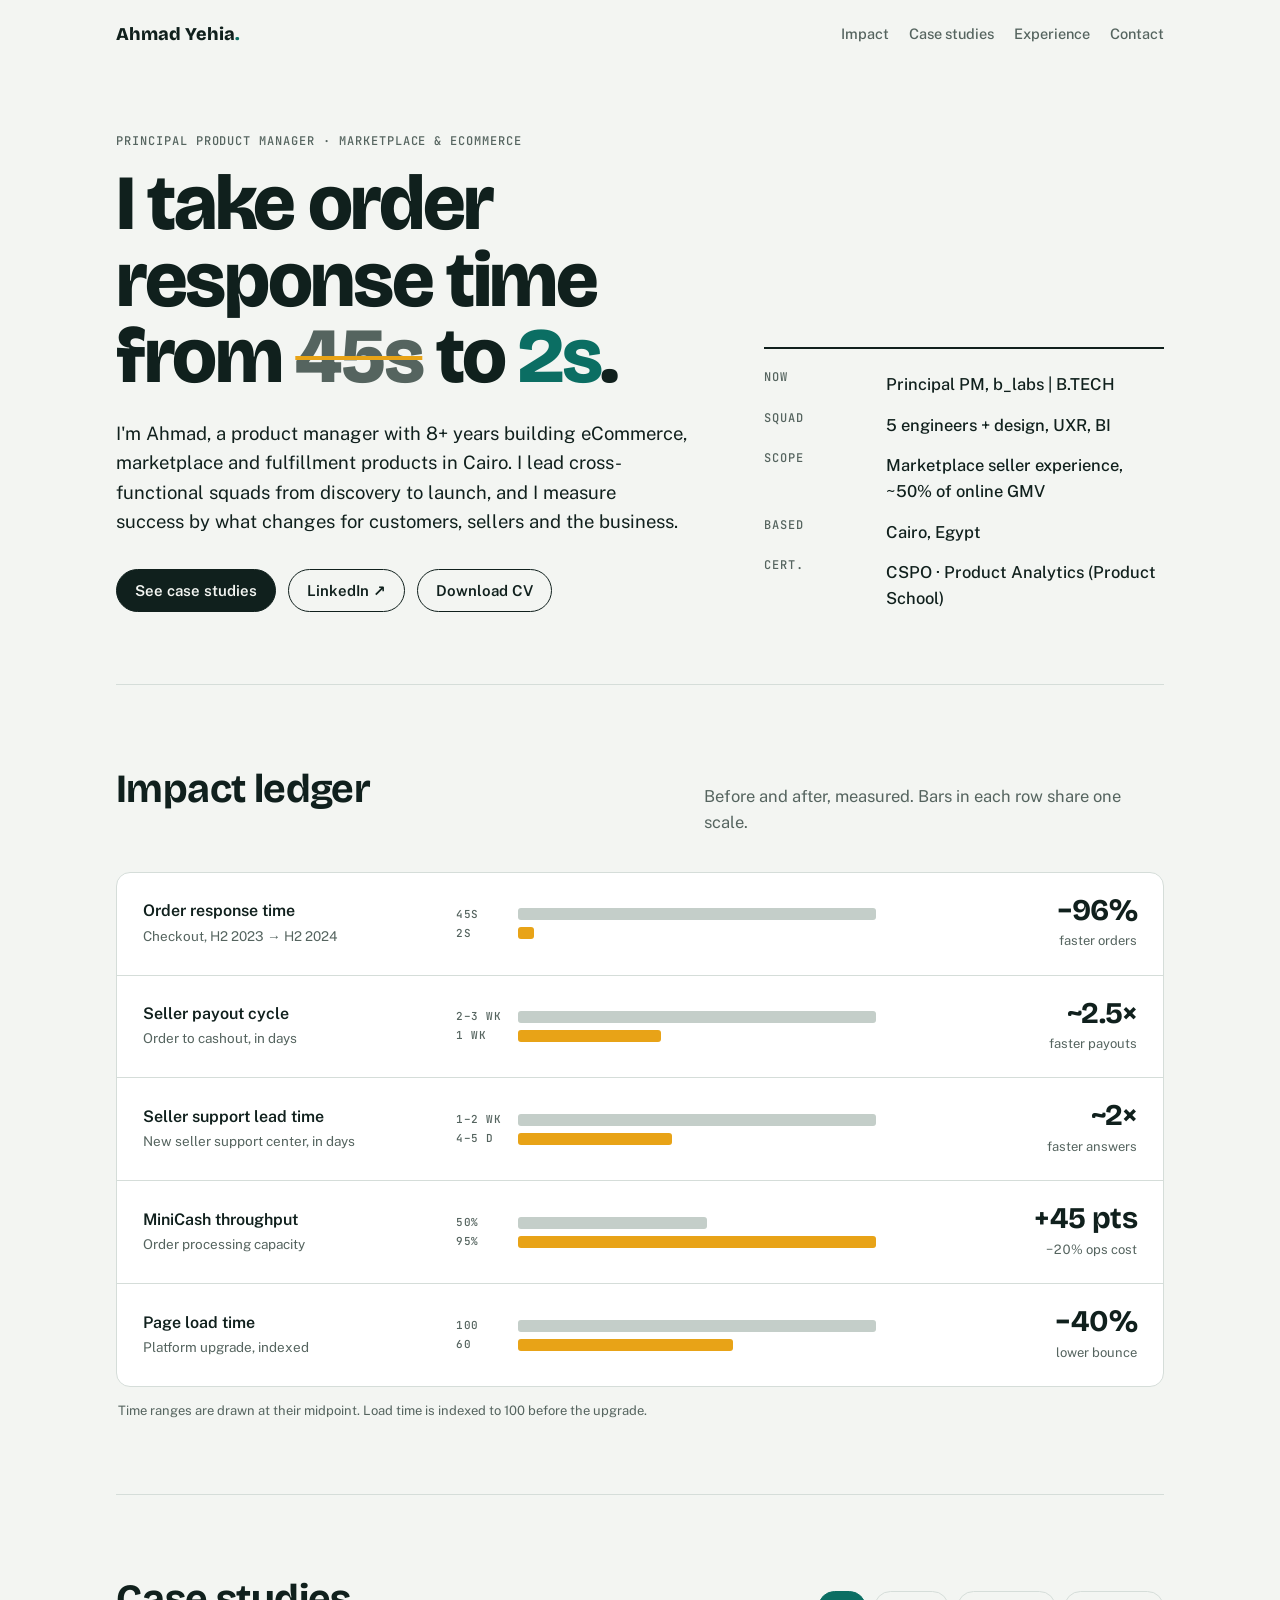
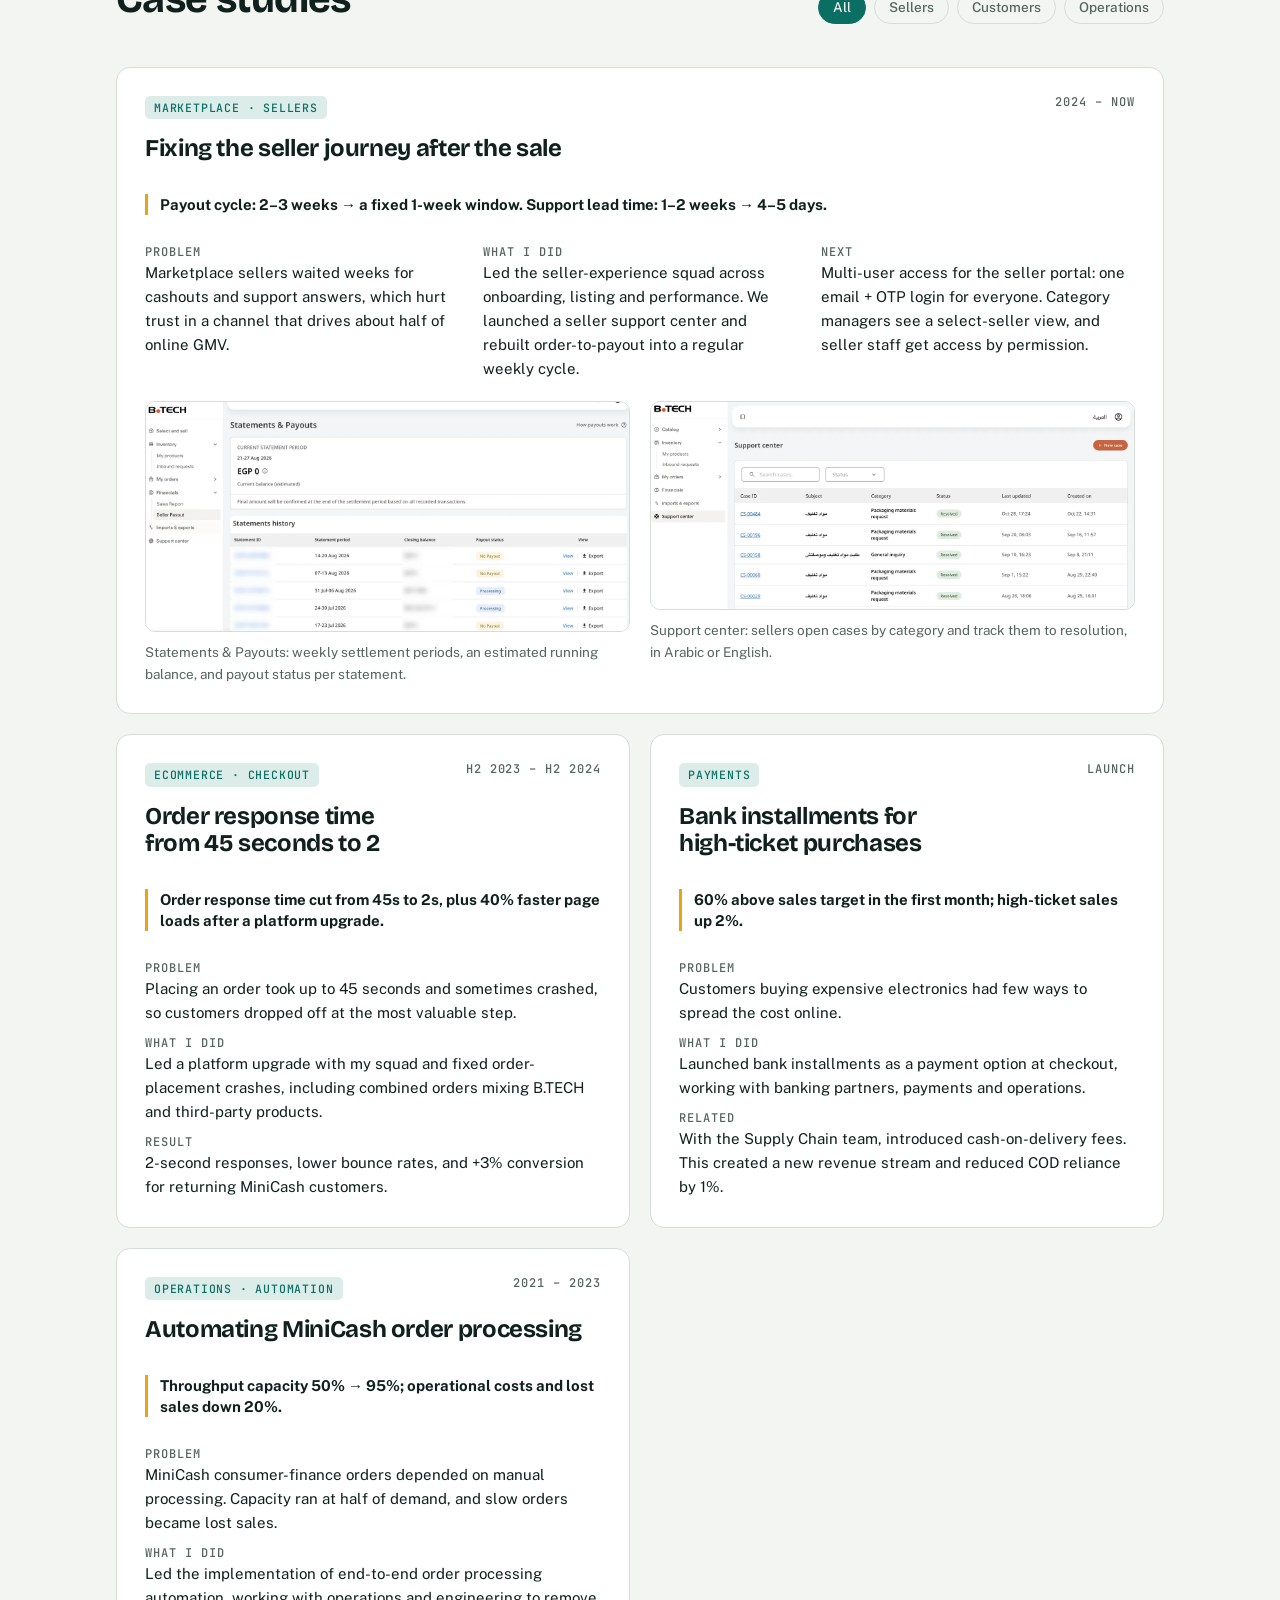
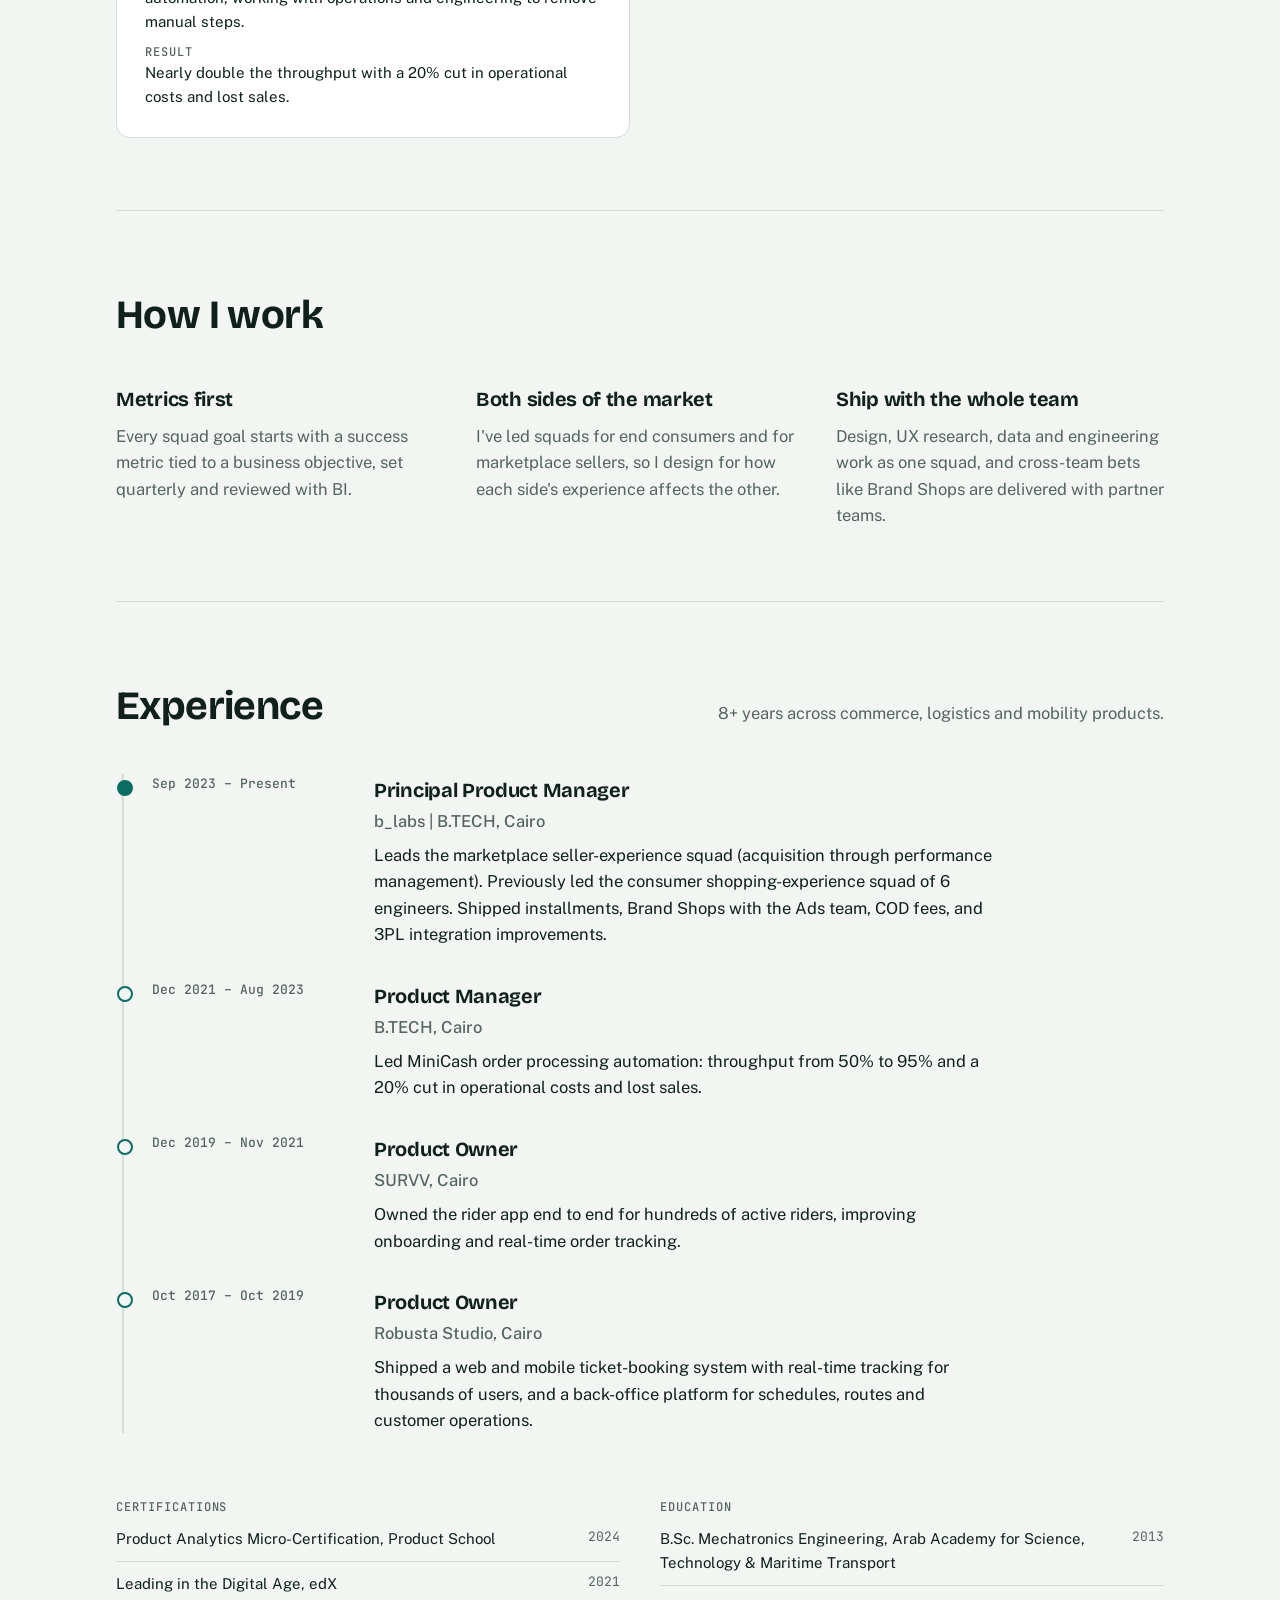
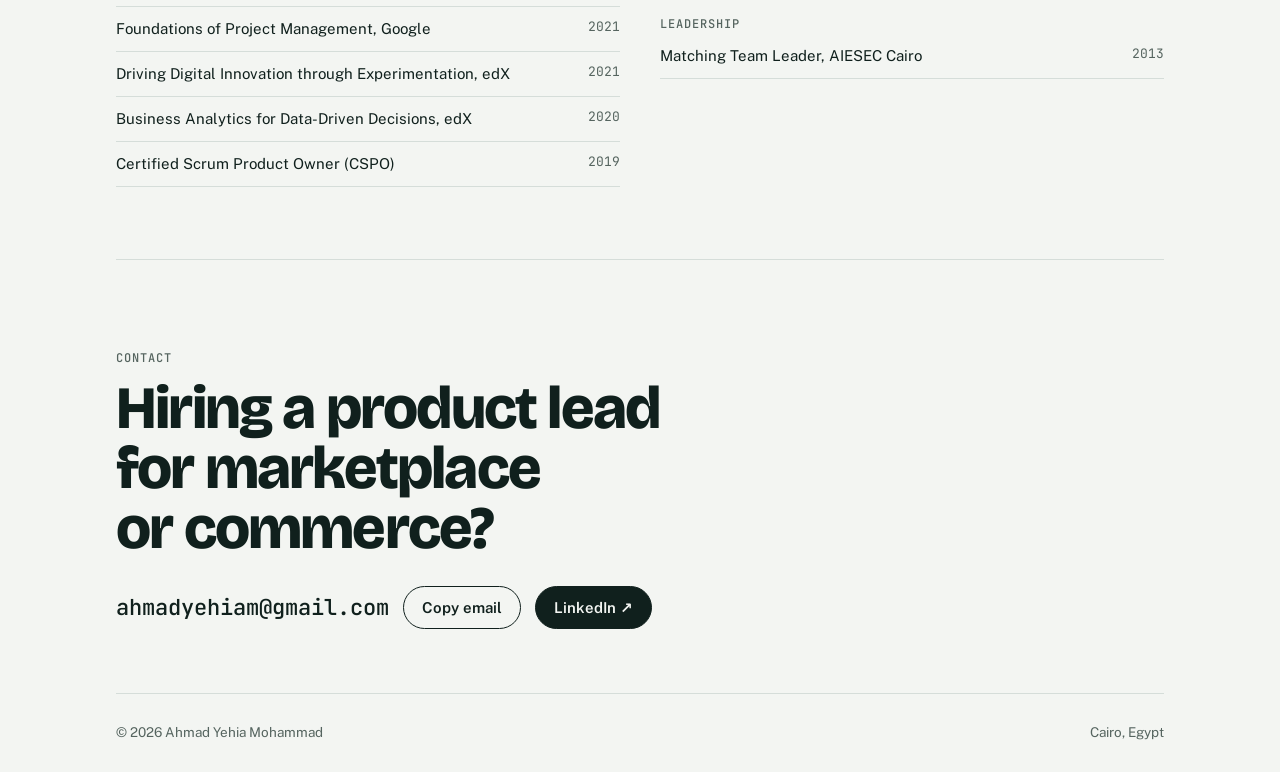
==== index.html @ ebebc7ee "Add files via upload" ====
<!doctype html>
<html lang="en">
<head>
<meta charset="utf-8">
<meta name="viewport" content="width=device-width, initial-scale=1, viewport-fit=cover">
<title>Ahmad Yehia — Product Manager</title>
<meta name="description" content="Ahmad Yehia, Principal Product Manager in Cairo. Marketplace, eCommerce and fulfillment products.">
<meta property="og:title" content="Ahmad Yehia — Product Manager">
<meta property="og:description" content="Principal Product Manager. Marketplace, eCommerce and fulfillment products.">
<link rel="preconnect" href="https://fonts.googleapis.com">
<link rel="preconnect" href="https://fonts.gstatic.com" crossorigin>
<link rel="stylesheet" href="https://fonts.googleapis.com/css2?family=Bricolage+Grotesque:opsz,wght@12..96,500;12..96,700;12..96,800&family=Public+Sans:ital,wght@0,400;0,500;0,600;1,400&family=JetBrains+Mono:wght@400;500&display=swap">
<link rel="stylesheet" href="assets/site.css">
</head>
<body>
<div id="preview-bar" class="preview-bar" hidden>Preview of your unpublished draft. Visits here are not counted. Gold notes are only shown in preview.</div>
<div class="wrap" id="app"><p class="load-msg">Loading portfolio…</p></div>
<noscript><p class="wrap load-msg">This portfolio needs JavaScript. Contact: ahmadyehiam@gmail.com</p></noscript>

<script>
(function () {
  "use strict";
  var params = new URLSearchParams(location.search);
  var PREVIEW = params.get("preview") === "1";
  var REF = (params.get("r") || "").replace(/[^a-z0-9-]/gi, "").slice(0, 32);

  // ---------- helpers ----------
  function esc(s) {
    return String(s == null ? "" : s).replace(/[&<>"']/g, function (c) {
      return { "&": "&amp;", "<": "&lt;", ">": "&gt;", '"': "&quot;", "'": "&#39;" }[c];
    });
  }
  // ~~text~~ = struck-through "before", **text** = highlighted "after"
  function rich(s) {
    return esc(s)
      .replace(/~~(.+?)~~/g, '<span class="strike">$1</span>')
      .replace(/\*\*(.+?)\*\*/g, '<span class="num">$1</span>');
  }
  function safeUrl(u) {
    u = String(u || "");
    return /^(https?:|mailto:|assets\/|\.\/|\/)/i.test(u) ? u : "#";
  }

  // ---------- analytics (GoatCounter) ----------
  var queue = [];
  function track(path, title) {
    if (PREVIEW) return;
    queue.push({ path: path, title: title || path, event: true });
    flush();
  }
  function flush() {
    var gc = window.goatcounter;
    if (!gc || typeof gc.count !== "function") return;
    while (queue.length) { try { gc.count(queue.shift()); } catch (e) {} }
  }
  function loadAnalytics(code) {
    if (PREVIEW || !code) return;
    code = String(code).replace(/[^a-z0-9-]/gi, "");
    // Keep the page path clean (drops ?r=… from the pageview)
    window.goatcounter = { path: function () { return location.pathname || "/"; } };
    var s = document.createElement("script");
    s.async = true;
    s.src = "https://gc.zgo.at/count.js";
    s.setAttribute("data-goatcounter", "https://" + code + ".goatcounter.com/count");
    s.onload = function () { var n = 0; (function wait() { if (window.goatcounter && window.goatcounter.count) flush(); else if (n++ < 40) setTimeout(wait, 250); })(); };
    document.head.appendChild(s);
    if (REF) track("ref/" + REF, "Visit from tracked link " + REF);
  }

  // ---------- rendering ----------
  function list(items) {
    return "<ul>" + (items || []).map(function (i) {
      return "<li><span>" + esc(i.name) + "</span><span>" + esc(i.year) + "</span></li>";
    }).join("") + "</ul>";
  }

  function render(c) {
    var p = c.profile || {}, st = c.settings || {};
    document.title = st.siteTitle || p.name || "Portfolio";
    var md = document.querySelector('meta[name="description"]');
    if (md && st.metaDescription) md.setAttribute("content", st.metaDescription);

    var cv = st.cvUrl ? '<a class="btn ghost" href="' + esc(safeUrl(st.cvUrl)) + '" target="_blank" rel="noopener" data-track="cv-download">Download CV</a>' : "";
    var li = p.linkedin ? '<a class="btn ghost" href="' + esc(safeUrl(p.linkedin)) + '" target="_blank" rel="noopener" data-track="linkedin">LinkedIn ↗</a>' : "";

    var ledgerRows = ((c.ledger || {}).rows || []).map(function (r) {
      var b = +r.before || 0, a = +r.after || 0, max = Math.max(b, a) || 1;
      return '<div class="row"><div><h3>' + esc(r.title) + '</h3><div class="ctx">' + esc(r.context) + '</div></div>' +
        '<div class="bars" role="img" aria-label="' + esc(r.title + ": before " + r.beforeLabel + ", after " + r.afterLabel) + '">' +
        '<div class="bar"><span>' + esc(r.beforeLabel) + '</span><div class="track"><div class="fill" style="width:' + (b / max * 100) + '%"></div></div></div>' +
        '<div class="bar after"><span>' + esc(r.afterLabel) + '</span><div class="track"><div class="fill" style="width:' + Math.max(a / max * 100, 1.5) + '%"></div></div></div></div>' +
        '<div class="delta"><b>' + esc(r.delta) + '</b><small>' + esc(r.sub) + '</small></div></div>';
    }).join("");

    var cats = { seller: "Sellers", customer: "Customers", ops: "Operations" };
    var usedCats = {};
    (c.cases || []).forEach(function (k) { usedCats[k.category] = true; });
    var chips = '<button class="chip" type="button" data-f="all" aria-pressed="true">All</button>' +
      Object.keys(cats).filter(function (k) { return usedCats[k]; }).map(function (k) {
        return '<button class="chip" type="button" data-f="' + k + '" aria-pressed="false">' + cats[k] + "</button>";
      }).join("");

    var cases = (c.cases || []).map(function (k) {
      var secs = (k.sections || []).map(function (s) {
        return '<div><dt class="label">' + esc(s.label) + "</dt><dd>" + esc(s.text) + "</dd></div>";
      }).join("");
      var imgs = (k.images || []).length ? '<div class="shots">' + k.images.map(function (im) {
        return '<figure><img src="' + esc(safeUrl(im.src)) + '" alt="' + esc(im.alt) + '" loading="lazy"><figcaption>' + esc(im.caption) + "</figcaption></figure>";
      }).join("") + "</div>" : "";
      var todo = PREVIEW && k.todo ? '<span class="todo">' + esc(k.todo) + "</span>" : "";
      return '<article class="case' + (k.wide ? " wide" : "") + '" data-k="' + esc(k.category) + '" data-id="' + esc(k.id) + '">' +
        '<div class="meta"><span class="tag">' + esc(k.tag) + '</span><span class="label">' + esc(k.period) + "</span></div>" +
        "<h3>" + esc(k.title) + '</h3><p class="result">' + esc(k.result) + "</p><dl>" + secs + "</dl>" + imgs + todo + "</article>";
    }).join("");

    var principles = (c.principles || []).map(function (x) {
      return "<div><h3>" + esc(x.title) + "</h3><p>" + esc(x.text) + "</p></div>";
    }).join("");

    var jobs = (c.jobs || []).map(function (j) {
      return '<div class="job' + (j.current ? " now" : "") + '"><div class="when">' + esc(j.when) + "</div><div><h3>" + esc(j.role) +
        '</h3><div class="co">' + esc(j.company) + "</div><p>" + esc(j.text) + "</p></div></div>";
    }).join("");

    var facts = (p.facts || []).map(function (f) {
      return '<div><dt class="label">' + esc(f.label) + "</dt><dd>" + esc(f.value) + "</dd></div>";
    }).join("");

    document.getElementById("app").innerHTML =
      '<header class="top"><a class="mark" href="#top">' + esc(p.name) + '<span>.</span></a>' +
      '<nav aria-label="Sections"><a href="#impact">Impact</a><a href="#work">Case studies</a><a href="#experience">Experience</a><a href="#contact">Contact</a></nav></header>' +

      '<div class="hero" id="top"><div><p class="label">' + esc(p.eyebrow) + '</p><h1 style="margin-top:18px">' + rich(p.headline) + "</h1>" +
      '<p class="lede">' + esc(p.lede) + '</p><div class="cta"><a class="btn" href="#work" data-track="cta-case-studies">See case studies</a>' + li + cv + "</div></div>" +
      '<dl class="facts">' + facts + "</dl></div>" +

      '<section id="impact" aria-labelledby="impact-h"><div class="sec-head"><h2 id="impact-h">Impact ledger</h2><p>' + esc((c.ledger || {}).intro) + "</p></div>" +
      '<div class="ledger">' + ledgerRows + '</div><p class="ledger-note">' + esc((c.ledger || {}).note) + "</p></section>" +

      '<section id="work" aria-labelledby="work-h"><div class="sec-head"><h2 id="work-h">Case studies</h2><div class="filters" role="group" aria-label="Filter case studies">' + chips + "</div></div>" +
      '<div class="cases">' + cases + "</div></section>" +

      (principles ? '<section aria-labelledby="how-h"><div class="sec-head"><h2 id="how-h">How I work</h2></div><div class="principles">' + principles + "</div></section>" : "") +

      '<section id="experience" aria-labelledby="exp-h"><div class="sec-head"><h2 id="exp-h">Experience</h2><p>' + esc(c.experienceIntro) + "</p></div>" +
      '<div class="timeline">' + jobs + "</div>" +
      '<div class="creds"><div><p class="label">Certifications</p>' + list(c.certifications) + "</div>" +
      '<div><p class="label">Education</p>' + list(c.education) +
      ((c.leadership || []).length ? '<p class="label" style="margin-top:32px">Leadership</p>' + list(c.leadership) : "") + "</div></div></section>" +

      '<section class="contact" id="contact" aria-labelledby="contact-h"><p class="label">Contact</p><h2 id="contact-h" style="margin-top:14px">' + esc(p.contactHeadline) + "</h2>" +
      '<div class="contact-row"><a class="email" id="email" href="mailto:' + esc(p.email) + '" data-track="email-click">' + esc(p.email) + "</a>" +
      '<button class="btn ghost" type="button" id="copy">Copy email</button>' + (p.linkedin ? '<a class="btn" href="' + esc(safeUrl(p.linkedin)) + '" target="_blank" rel="noopener" data-track="linkedin">LinkedIn ↗</a>' : "") +
      '<span class="copied" id="copied" aria-live="polite"></span></div></section>' +
      "<footer><span>© " + new Date().getFullYear() + " " + esc(p.fullName || p.name) + "</span><span>" + esc(p.location) + "</span></footer>";

    wire();
  }

  function wire() {
    // filters
    var chips = document.querySelectorAll(".chip");
    chips.forEach(function (ch) {
      ch.addEventListener("click", function () {
        chips.forEach(function (x) { x.setAttribute("aria-pressed", x === ch ? "true" : "false"); });
        var f = ch.getAttribute("data-f");
        document.querySelectorAll(".case").forEach(function (el) { el.hidden = !(f === "all" || el.getAttribute("data-k") === f); });
        if (f !== "all") track("filter/" + f, "Filtered case studies: " + f);
      });
    });
    // tracked clicks
    document.querySelectorAll("[data-track]").forEach(function (el) {
      el.addEventListener("click", function () { track("click/" + el.getAttribute("data-track"), "Clicked " + el.getAttribute("data-track")); });
    });
    // copy email
    var copy = document.getElementById("copy");
    if (copy) copy.addEventListener("click", function () {
      var out = document.getElementById("copied"), em = document.getElementById("email");
      track("click/email-copy", "Copied email");
      function select() { var r = document.createRange(); r.selectNodeContents(em); var s = getSelection(); s.removeAllRanges(); s.addRange(r); out.textContent = "Selected, press Ctrl/Cmd + C"; }
      if (navigator.clipboard) navigator.clipboard.writeText(em.textContent).then(function () { out.textContent = "Copied"; }, select); else select();
    });
    // case studies read (half visible for 1.5s)
    if ("IntersectionObserver" in window) {
      var timers = {};
      var io = new IntersectionObserver(function (entries) {
        entries.forEach(function (e) {
          var id = e.target.getAttribute("data-id");
          if (e.isIntersecting) {
            timers[id] = setTimeout(function () { track("case/" + id, "Read case study: " + id); io.unobserve(e.target); }, 1500);
          } else clearTimeout(timers[id]);
        });
      }, { threshold: 0.5 });
      document.querySelectorAll(".case").forEach(function (el) { io.observe(el); });
      // reached contact section
      var contact = document.getElementById("contact");
      if (contact) {
        var io2 = new IntersectionObserver(function (es) { if (es[0].isIntersecting) { track("section/contact", "Scrolled to contact"); io2.disconnect(); } });
        io2.observe(contact);
      }
    }
  }

  function fail() {
    document.getElementById("app").innerHTML = '<p class="load-msg">The portfolio could not load. Please refresh, or email ahmadyehiam@gmail.com.</p>';
  }

  // ---------- boot ----------
  if (PREVIEW) {
    document.getElementById("preview-bar").hidden = false;
    var draft = null;
    try { draft = JSON.parse(localStorage.getItem("portfolio-draft") || "null"); } catch (e) {}
    if (draft) { render(draft); return; }
  }
  fetch("content.json", { cache: "no-cache" })
    .then(function (r) { if (!r.ok) throw new Error(r.status); return r.json(); })
    .then(function (c) { render(c); loadAnalytics((c.settings || {}).goatcounter); })
    .catch(fail);
})();
</script>
</body>
</html>
---- assets/site.css ----
/* Layout: single 1080px column; a before→after "impact ledger" is the signature element, then case studies, timeline, contact. */
:root{
  --bg:#F3F5F2; --surface:#FFFFFF; --fg:#10201D; --muted:#55645F; --line:#D5DDD9;
  --teal:#0B6E63; --teal-soft:#DCEDE9; --gold:#C98A0C; --gold-bar:#E8A317; --before:#C4CEC9;
  --display:"Bricolage Grotesque", "Avenir Next", "Segoe UI", system-ui, sans-serif;
  --body:"Public Sans", "Helvetica Neue", Arial, system-ui, sans-serif;
  --mono:"JetBrains Mono", ui-monospace, "SF Mono", Menlo, monospace;
}
@media (prefers-color-scheme: dark){:root:not([data-theme="light"]){
  --bg:#0D1614; --surface:#14201D; --fg:#E6EEEB; --muted:#9AABA5; --line:#26352F;
  --teal:#4CC7B6; --teal-soft:#123430; --gold:#F2B84B; --gold-bar:#F2B84B; --before:#34443F; color-scheme:dark}}
:root[data-theme="dark"]{
  --bg:#0D1614; --surface:#14201D; --fg:#E6EEEB; --muted:#9AABA5; --line:#26352F;
  --teal:#4CC7B6; --teal-soft:#123430; --gold:#F2B84B; --gold-bar:#F2B84B; --before:#34443F; color-scheme:dark}

*{box-sizing:border-box}
body{background:var(--bg); color:var(--fg); font:400 16.5px/1.6 var(--body); -webkit-font-smoothing:antialiased}
.wrap{max-width:1080px; margin:0 auto; padding-left:max(16px, env(safe-area-inset-left,0px)); padding-right:max(16px, env(safe-area-inset-right,0px))}
a{color:var(--teal); text-underline-offset:3px}
a:focus-visible, button:focus-visible{outline:2px solid var(--teal); outline-offset:3px; border-radius:4px}
h1,h2,h3{font-family:var(--display); text-wrap:balance; margin:0; letter-spacing:-0.015em}
.label{font:500 12px/1 var(--mono); letter-spacing:.08em; text-transform:uppercase; color:var(--muted)}
section{padding-block:72px; border-top:1px solid var(--line)}
.sec-head{display:flex; flex-wrap:wrap; align-items:baseline; justify-content:space-between; gap:8px 24px; margin-bottom:36px}
.sec-head h2{font-size:clamp(28px,4vw,40px); font-weight:700}
.sec-head p{margin:0; color:var(--muted); max-width:46ch}

/* top bar */
header.top{padding-block:22px; display:flex; justify-content:space-between; align-items:center; gap:16px; flex-wrap:wrap}
.mark{font:800 18px/1 var(--display); color:var(--fg); text-decoration:none}
.mark span{color:var(--teal)}
nav{display:flex; gap:20px; flex-wrap:wrap}
nav a{color:var(--muted); text-decoration:none; font-size:14.5px; font-weight:500}
nav a:hover{color:var(--fg)}

/* hero */
.hero{padding-block:56px 72px; display:grid; grid-template-columns:minmax(0,1.5fr) minmax(0,1fr); gap:48px; align-items:end}
.hero h1{font-size:clamp(40px,6.6vw,78px); font-weight:800; line-height:.98; letter-spacing:-0.03em}
.hero h1 .num{color:var(--teal); font-variant-numeric:tabular-nums}
.hero h1 .strike{color:var(--muted); text-decoration:line-through; text-decoration-thickness:4px; text-decoration-color:var(--gold-bar)}
.hero .lede{font-size:18.5px; max-width:52ch; margin:24px 0 0}
.facts{display:grid; gap:14px; margin:0; padding:22px 0 0; border-top:2px solid var(--fg)}
.facts div{display:grid; grid-template-columns:110px minmax(0,1fr); gap:12px}
.facts dt{margin:0}
.facts dd{margin:0; font-weight:500}
.cta{display:flex; gap:12px; flex-wrap:wrap; margin-top:32px}
.btn{font:600 15px/1 var(--body); padding:13px 18px; border-radius:999px; border:1.5px solid var(--fg); background:var(--fg); color:var(--bg); text-decoration:none; cursor:pointer}
.btn.ghost{background:transparent; color:var(--fg)}
.btn:hover{opacity:.88}

/* impact ledger */
.ledger{background:var(--surface); border:1px solid var(--line); border-radius:14px; overflow:hidden}
.row{display:grid; grid-template-columns:minmax(0,1.1fr) minmax(0,1.6fr) minmax(0,.9fr); gap:24px; align-items:center; padding:22px 26px; border-bottom:1px solid var(--line)}
.row:last-child{border-bottom:0}
.row h3{font:600 16px/1.35 var(--body); letter-spacing:0}
.row .ctx{color:var(--muted); font-size:13.5px; margin-top:4px}
.bars{display:grid; gap:7px}
.bar{display:grid; grid-template-columns:52px minmax(0,1fr); align-items:center; gap:10px; font:500 11px/1 var(--mono); color:var(--muted); text-transform:uppercase; letter-spacing:.05em}
.track{height:12px; position:relative}
.fill{position:absolute; inset:0 auto 0 0; border-radius:3px; background:var(--before)}
.bar.after .fill{background:var(--gold-bar)}
.delta{text-align:right; font-variant-numeric:tabular-nums}
.delta b{display:block; font:700 clamp(22px,2.6vw,30px)/1.05 var(--display); color:var(--fg); letter-spacing:-0.02em}
.delta small{color:var(--muted); font-size:13px}
.ledger-note{color:var(--muted); font-size:13px; margin:14px 2px 0}

/* case studies */
.filters{display:flex; gap:8px; flex-wrap:wrap}
.chip{font:500 13.5px/1 var(--body); padding:9px 14px; border-radius:999px; border:1px solid var(--line); background:transparent; color:var(--muted); cursor:pointer}
.chip[aria-pressed="true"]{background:var(--teal); border-color:var(--teal); color:var(--bg)}
.cases{display:grid; grid-template-columns:repeat(2,minmax(0,1fr)); gap:20px}
.case{background:var(--surface); border:1px solid var(--line); border-radius:14px; padding:28px; display:flex; flex-direction:column; gap:16px; min-width:0}
.case .meta{display:flex; justify-content:space-between; gap:12px; flex-wrap:wrap}
.tag{font:500 11.5px/1 var(--mono); text-transform:uppercase; letter-spacing:.07em; color:var(--teal); background:var(--teal-soft); padding:6px 9px; border-radius:5px}
.case h3{font-size:24px; font-weight:700; line-height:1.15}
.case .result{font:700 15px/1.4 var(--body); color:var(--fg); border-left:3px solid var(--gold-bar); padding-left:12px}
.case dl{margin:0; display:grid; gap:12px}
.case dt{margin-bottom:3px}
.case dd{margin:0; color:var(--fg); font-size:15px}
.case.wide{grid-column:1 / -1}
.case.wide dl{grid-template-columns:repeat(3,minmax(0,1fr)); gap:24px}
.shots{display:grid; grid-template-columns:repeat(2,minmax(0,1fr)); gap:20px; margin-top:4px}
.shots figure{margin:0; min-width:0}
.shots img{display:block; width:100%; height:auto; border:1px solid var(--line); border-radius:10px; background:#fff}
.shots figcaption{color:var(--muted); font-size:13.5px; margin-top:10px}
@media (max-width:820px){.case.wide dl, .shots{grid-template-columns:1fr}}
.todo{display:inline; font:500 12.5px/1.5 var(--mono); color:var(--gold); border:1px dashed var(--gold); border-radius:4px; padding:1px 6px}

/* how I work */
.principles{display:grid; grid-template-columns:repeat(3,minmax(0,1fr)); gap:32px}
.principles h3{font-size:20px; font-weight:700; margin-bottom:8px}
.principles p{margin:0; color:var(--muted)}

/* timeline */
.timeline{display:grid; gap:0; border-left:2px solid var(--line); margin-left:6px}
.job{position:relative; padding:0 0 32px 28px; display:grid; grid-template-columns:minmax(0,190px) minmax(0,1fr); gap:8px 32px}
.job:last-child{padding-bottom:0}
.job::before{content:""; position:absolute; left:-7px; top:6px; width:12px; height:12px; border-radius:50%; background:var(--bg); border:2px solid var(--teal)}
.job.now::before{background:var(--teal)}
.job .when{font:500 13px/1.5 var(--mono); color:var(--muted); font-variant-numeric:tabular-nums}
.job h3{font-size:20px; font-weight:700}
.job .co{color:var(--muted); font-weight:500; margin-top:2px}
.job p{margin:8px 0 0; max-width:62ch}

.creds{display:grid; grid-template-columns:repeat(2,minmax(0,1fr)); gap:40px; margin-top:56px}
.creds ul{list-style:none; margin:14px 0 0; padding:0; display:grid; gap:10px}
.creds li{display:flex; justify-content:space-between; gap:16px; border-bottom:1px solid var(--line); padding-bottom:10px; font-size:15px}
.creds li span:last-child{font:400 13px/1.6 var(--mono); color:var(--muted); white-space:nowrap}

/* contact */
.contact{padding-block:80px 64px}
.contact h2{font-size:clamp(34px,5.4vw,60px); font-weight:800; line-height:1; letter-spacing:-0.03em; max-width:18ch}
.contact-row{display:flex; gap:14px; flex-wrap:wrap; align-items:center; margin-top:28px}
.email{font:500 clamp(17px,2.4vw,22px)/1 var(--mono); word-break:break-all; text-decoration:none; color:var(--fg)}
.copied{font:500 13px/1 var(--body); color:var(--teal)}
footer{padding-block:28px; border-top:1px solid var(--line); color:var(--muted); font-size:13.5px; display:flex; justify-content:space-between; flex-wrap:wrap; gap:8px}

@media (max-width:820px){
  .hero{grid-template-columns:1fr; gap:36px}
  .row{grid-template-columns:minmax(0,1fr) auto; gap:14px 18px}
  .row .bars{grid-column:1 / -1; grid-row:2}
  .cases, .principles, .creds{grid-template-columns:1fr}
  .job{grid-template-columns:1fr}
}
@media (max-width:480px){
  section{padding-block:56px}
  .row{padding:18px}
  .case{padding:22px}
  .facts div{grid-template-columns:92px minmax(0,1fr)}
}
@media (prefers-reduced-motion:no-preference){
  .fill{transition:width .9s cubic-bezier(.2,.7,.2,1)}
}

/* standalone additions */
html{scroll-behavior:smooth}
@media (prefers-reduced-motion:reduce){html{scroll-behavior:auto}}
body{margin:0}
img{max-width:100%}
[hidden]{display:none!important}
.load-msg{padding-block:120px; color:var(--muted); text-align:center}
.preview-bar{position:sticky; top:0; z-index:20; background:var(--gold-bar); color:#1b1400; font:600 13px/1.3 var(--body); padding:10px max(16px, env(safe-area-inset-left,0px)); text-align:center}
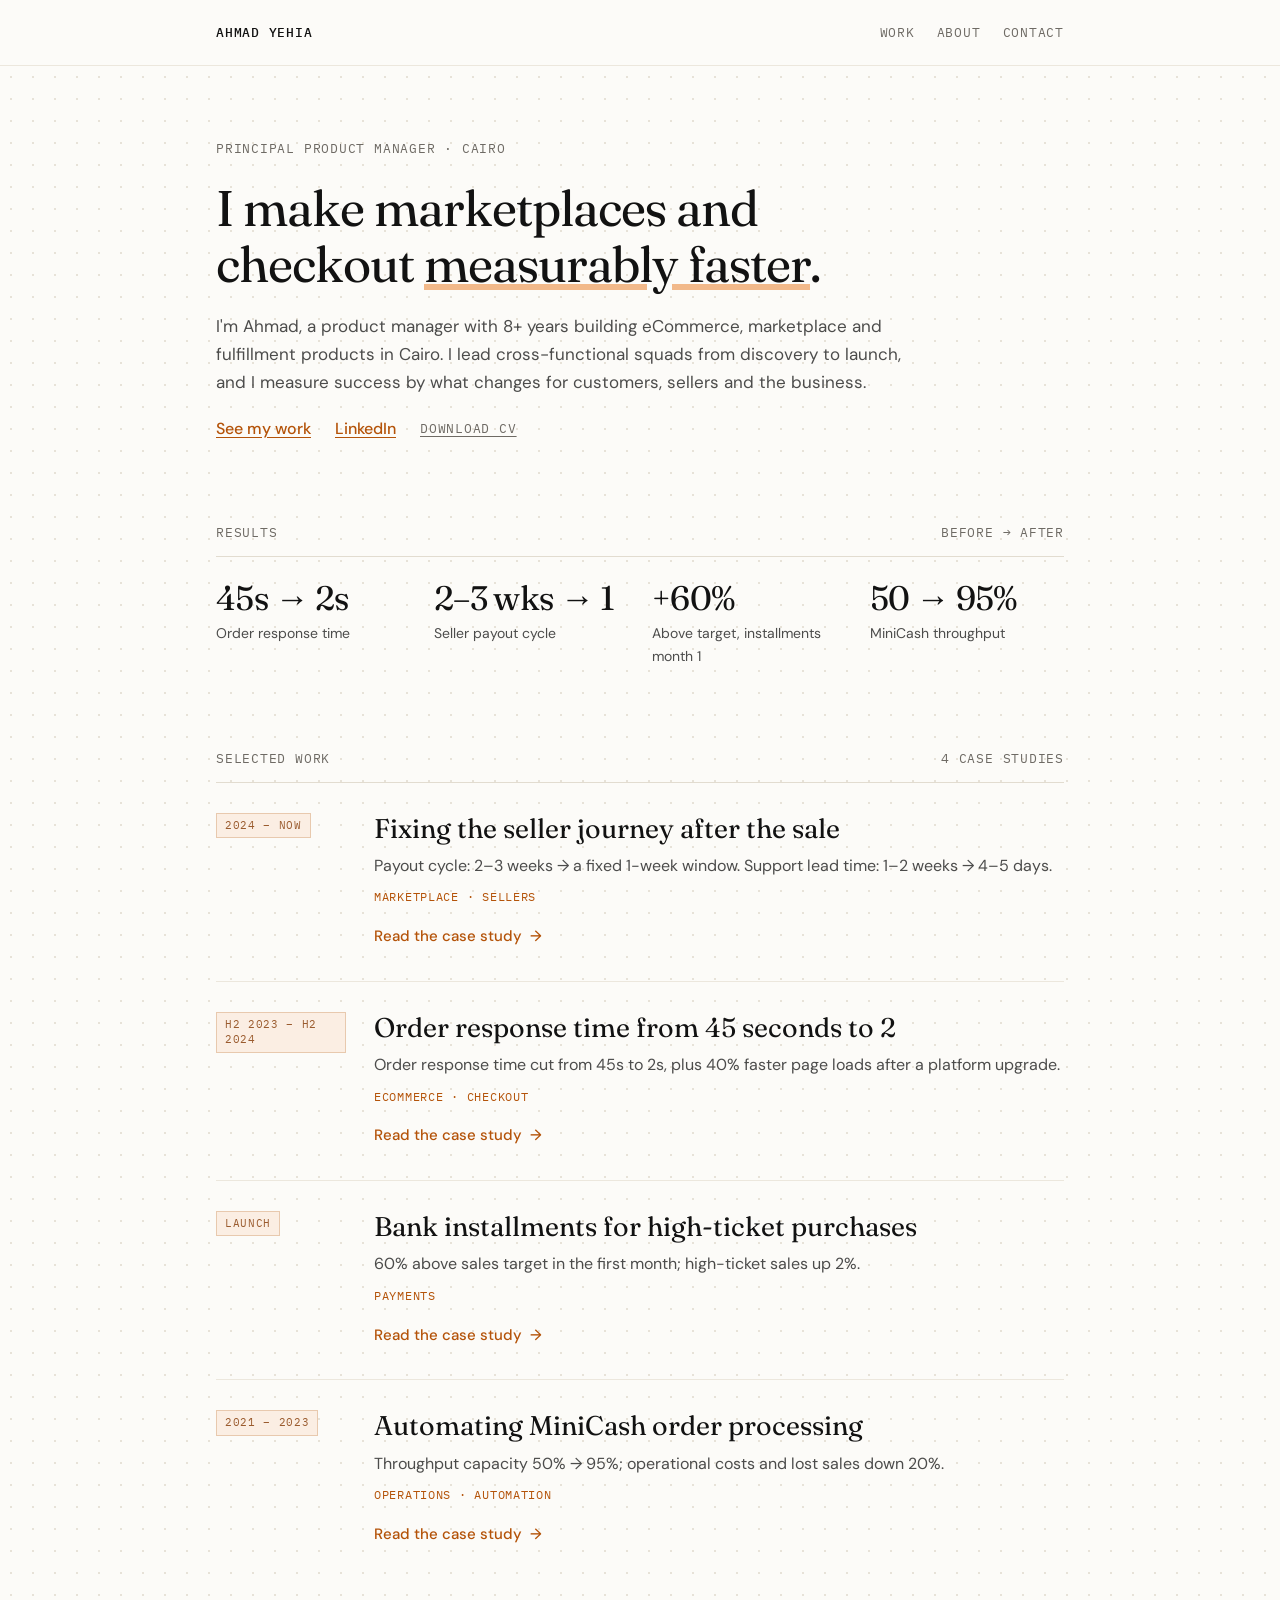
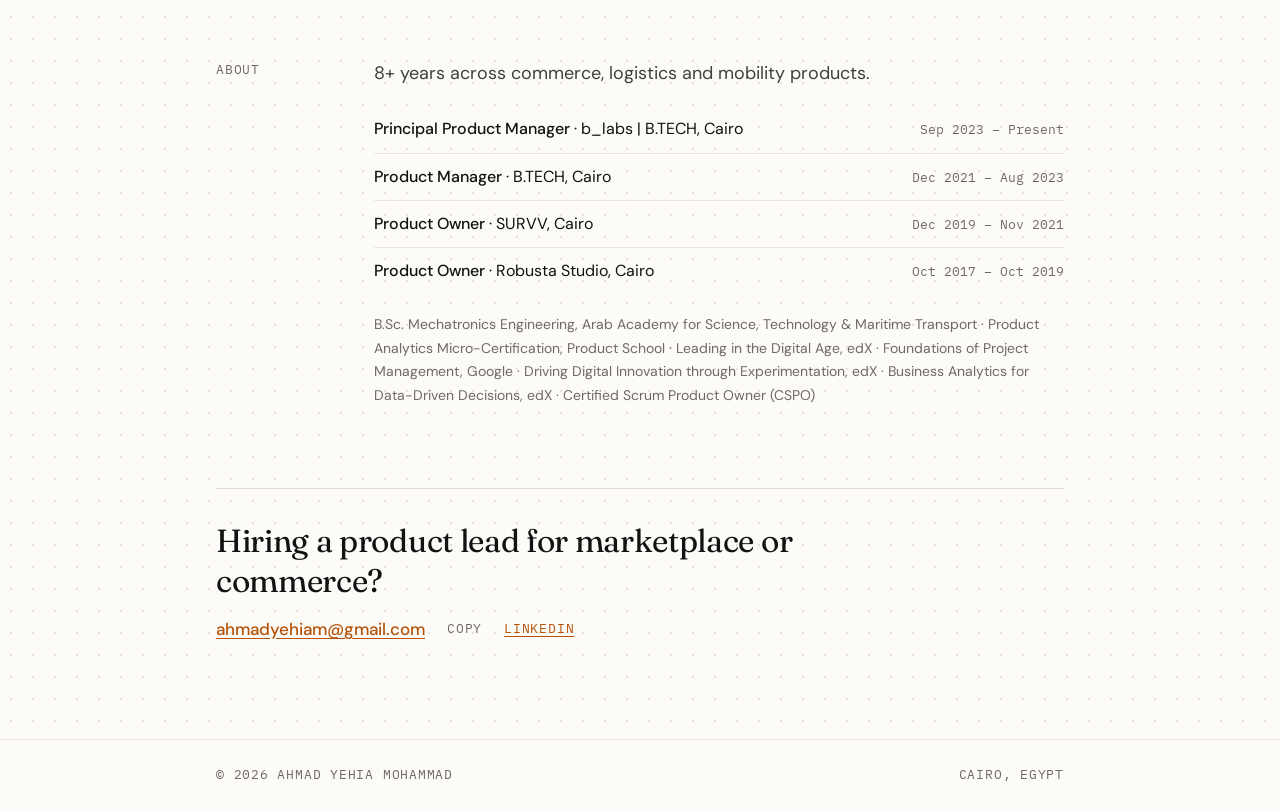
==== commit d5409daf: "Notebook redesign: index.html" ====
--- a/index.html
+++ b/index.html
@@ -7,14 +7,15 @@
 <meta name="description" content="Ahmad Yehia, Principal Product Manager in Cairo. Marketplace, eCommerce and fulfillment products.">
 <meta property="og:title" content="Ahmad Yehia — Product Manager">
 <meta property="og:description" content="Principal Product Manager. Marketplace, eCommerce and fulfillment products.">
+<meta name="theme-color" content="#FCFBF8">
 <link rel="preconnect" href="https://fonts.googleapis.com">
 <link rel="preconnect" href="https://fonts.gstatic.com" crossorigin>
-<link rel="stylesheet" href="https://fonts.googleapis.com/css2?family=Bricolage+Grotesque:opsz,wght@12..96,500;12..96,700;12..96,800&family=Public+Sans:ital,wght@0,400;0,500;0,600;1,400&family=JetBrains+Mono:wght@400;500&display=swap">
+<link rel="stylesheet" href="https://fonts.googleapis.com/css2?family=Fraunces:ital,opsz,wght@0,9..144,400;0,9..144,500;1,9..144,400&family=DM+Sans:wght@400;500&family=IBM+Plex+Mono:wght@400;500&display=swap">
 <link rel="stylesheet" href="assets/site.css">
 </head>
 <body>
-<div id="preview-bar" class="preview-bar" hidden>Preview of your unpublished draft. Visits here are not counted. Gold notes are only shown in preview.</div>
-<div class="wrap" id="app"><p class="load-msg">Loading portfolio…</p></div>
+<div id="preview-bar" class="preview-bar" hidden>Preview of your unpublished draft. Visits here are not counted. Yellow notes only show in preview.</div>
+<div id="app"><p class="load-msg">Loading portfolio…</p></div>
 <noscript><p class="wrap load-msg">This portfolio needs JavaScript. Contact: ahmadyehiam@gmail.com</p></noscript>
 
 <script>
@@ -24,30 +25,34 @@
   var PREVIEW = params.get("preview") === "1";
   var REF = (params.get("r") || "").replace(/[^a-z0-9-]/gi, "").slice(0, 32);
 
-  // ---------- helpers ----------
+  // Used until these fields are saved from the back-office
+  var DEFAULTS = {
+    tagline: "I make marketplaces and checkout **measurably faster**.",
+    stats: [
+      { value: "45s → 2s", label: "Order response time" },
+      { value: "2–3 wks → 1", label: "Seller payout cycle" },
+      { value: "+60%", label: "Above target, installments month 1" },
+      { value: "50 → 95%", label: "MiniCash throughput" }
+    ]
+  };
+
   function esc(s) {
     return String(s == null ? "" : s).replace(/[&<>"']/g, function (c) {
       return { "&": "&amp;", "<": "&lt;", ">": "&gt;", '"': "&quot;", "'": "&#39;" }[c];
     });
   }
-  // ~~text~~ = struck-through "before", **text** = highlighted "after"
+  // **text** = underlined highlight, ~~text~~ = struck-through, _text_ = italic
   function rich(s) {
     return esc(s)
       .replace(/~~(.+?)~~/g, '<span class="strike">$1</span>')
-      .replace(/\*\*(.+?)\*\*/g, '<span class="num">$1</span>');
+      .replace(/\*\*(.+?)\*\*/g, '<span class="hl">$1</span>')
+      .replace(/(^|\s)_(.+?)_(?=[\s.,!?]|$)/g, "$1<em>$2</em>");
   }
-  function safeUrl(u) {
-    u = String(u || "");
-    return /^(https?:|mailto:|assets\/|\.\/|\/)/i.test(u) ? u : "#";
-  }
+  function safeUrl(u) { u = String(u || ""); return /^(https?:|mailto:|assets\/|\.\/|\/)/i.test(u) ? u : "#"; }
 
   // ---------- analytics (GoatCounter) ----------
   var queue = [];
-  function track(path, title) {
-    if (PREVIEW) return;
-    queue.push({ path: path, title: title || path, event: true });
-    flush();
-  }
+  function track(path, title) { if (PREVIEW) return; queue.push({ path: path, title: title || path, event: true }); flush(); }
   function flush() {
     var gc = window.goatcounter;
     if (!gc || typeof gc.count !== "function") return;
@@ -56,123 +61,86 @@
   function loadAnalytics(code) {
     if (PREVIEW || !code) return;
     code = String(code).replace(/[^a-z0-9-]/gi, "");
-    // Keep the page path clean (drops ?r=… from the pageview)
     window.goatcounter = { path: function () { return location.pathname || "/"; } };
     var s = document.createElement("script");
-    s.async = true;
-    s.src = "https://gc.zgo.at/count.js";
+    s.async = true; s.src = "https://gc.zgo.at/count.js";
     s.setAttribute("data-goatcounter", "https://" + code + ".goatcounter.com/count");
     s.onload = function () { var n = 0; (function wait() { if (window.goatcounter && window.goatcounter.count) flush(); else if (n++ < 40) setTimeout(wait, 250); })(); };
     document.head.appendChild(s);
     if (REF) track("ref/" + REF, "Visit from tracked link " + REF);
   }
 
-  // ---------- rendering ----------
-  function list(items) {
-    return "<ul>" + (items || []).map(function (i) {
-      return "<li><span>" + esc(i.name) + "</span><span>" + esc(i.year) + "</span></li>";
-    }).join("") + "</ul>";
-  }
-
   function render(c) {
     var p = c.profile || {}, st = c.settings || {};
+    var stats = c.stats || DEFAULTS.stats;
+    var tagline = p.tagline || DEFAULTS.tagline;
     document.title = st.siteTitle || p.name || "Portfolio";
     var md = document.querySelector('meta[name="description"]');
     if (md && st.metaDescription) md.setAttribute("content", st.metaDescription);
 
-    var cv = st.cvUrl ? '<a class="btn ghost" href="' + esc(safeUrl(st.cvUrl)) + '" target="_blank" rel="noopener" data-track="cv-download">Download CV</a>' : "";
-    var li = p.linkedin ? '<a class="btn ghost" href="' + esc(safeUrl(p.linkedin)) + '" target="_blank" rel="noopener" data-track="linkedin">LinkedIn ↗</a>' : "";
+    var title = [(p.roles || [])[0] || "Principal Product Manager", (p.location || "").split(",")[0]].filter(Boolean).join(" · ");
+    var cv = st.cvUrl ? '<a class="mono" href="' + esc(safeUrl(st.cvUrl)) + '" target="_blank" rel="noopener" data-track="cv-download">Download CV</a>' : "";
 
-    var ledgerRows = ((c.ledger || {}).rows || []).map(function (r) {
-      var b = +r.before || 0, a = +r.after || 0, max = Math.max(b, a) || 1;
-      return '<div class="row"><div><h3>' + esc(r.title) + '</h3><div class="ctx">' + esc(r.context) + '</div></div>' +
-        '<div class="bars" role="img" aria-label="' + esc(r.title + ": before " + r.beforeLabel + ", after " + r.afterLabel) + '">' +
-        '<div class="bar"><span>' + esc(r.beforeLabel) + '</span><div class="track"><div class="fill" style="width:' + (b / max * 100) + '%"></div></div></div>' +
-        '<div class="bar after"><span>' + esc(r.afterLabel) + '</span><div class="track"><div class="fill" style="width:' + Math.max(a / max * 100, 1.5) + '%"></div></div></div></div>' +
-        '<div class="delta"><b>' + esc(r.delta) + '</b><small>' + esc(r.sub) + '</small></div></div>';
-    }).join("");
-
-    var cats = { seller: "Sellers", customer: "Customers", ops: "Operations" };
-    var usedCats = {};
-    (c.cases || []).forEach(function (k) { usedCats[k.category] = true; });
-    var chips = '<button class="chip" type="button" data-f="all" aria-pressed="true">All</button>' +
-      Object.keys(cats).filter(function (k) { return usedCats[k]; }).map(function (k) {
-        return '<button class="chip" type="button" data-f="' + k + '" aria-pressed="false">' + cats[k] + "</button>";
-      }).join("");
+    var statHtml = stats.map(function (s) { return '<div class="stat"><b>' + esc(s.value) + "</b><span>" + esc(s.label) + "</span></div>"; }).join("");
 
     var cases = (c.cases || []).map(function (k) {
-      var secs = (k.sections || []).map(function (s) {
-        return '<div><dt class="label">' + esc(s.label) + "</dt><dd>" + esc(s.text) + "</dd></div>";
-      }).join("");
+      var secs = (k.sections || []).map(function (s) { return "<div><dt>" + esc(s.label) + "</dt><dd>" + esc(s.text) + "</dd></div>"; }).join("");
       var imgs = (k.images || []).length ? '<div class="shots">' + k.images.map(function (im) {
         return '<figure><img src="' + esc(safeUrl(im.src)) + '" alt="' + esc(im.alt) + '" loading="lazy"><figcaption>' + esc(im.caption) + "</figcaption></figure>";
       }).join("") + "</div>" : "";
-      var todo = PREVIEW && k.todo ? '<span class="todo">' + esc(k.todo) + "</span>" : "";
-      return '<article class="case' + (k.wide ? " wide" : "") + '" data-k="' + esc(k.category) + '" data-id="' + esc(k.id) + '">' +
-        '<div class="meta"><span class="tag">' + esc(k.tag) + '</span><span class="label">' + esc(k.period) + "</span></div>" +
-        "<h3>" + esc(k.title) + '</h3><p class="result">' + esc(k.result) + "</p><dl>" + secs + "</dl>" + imgs + todo + "</article>";
-    }).join("");
-
-    var principles = (c.principles || []).map(function (x) {
-      return "<div><h3>" + esc(x.title) + "</h3><p>" + esc(x.text) + "</p></div>";
+      var todo = PREVIEW && k.todo ? '<p class="todo">' + esc(k.todo) + "</p>" : "";
+      var more = secs || imgs ? '<details><summary>Read the case study <span class="arr" aria-hidden="true">→</span></summary><dl>' + secs + "</dl>" + imgs + "</details>" : "";
+      return '<article class="case" data-id="' + esc(k.id) + '"><span class="stamp">' + esc(k.period) + '</span><div class="main">' +
+        "<h3>" + esc(k.title) + '</h3><p class="sum">' + esc(k.result) + '</p><p class="tags">' + esc(k.tag) + "</p>" + more + todo + "</div></article>";
     }).join("");
 
     var jobs = (c.jobs || []).map(function (j) {
-      return '<div class="job' + (j.current ? " now" : "") + '"><div class="when">' + esc(j.when) + "</div><div><h3>" + esc(j.role) +
-        '</h3><div class="co">' + esc(j.company) + "</div><p>" + esc(j.text) + "</p></div></div>";
+      return '<li><span><strong style="font-weight:500">' + esc(j.role) + "</strong> · " + esc(j.company) + '</span><span class="when">' + esc(j.when) + "</span></li>";
     }).join("");
-
-    var facts = (p.facts || []).map(function (f) {
-      return '<div><dt class="label">' + esc(f.label) + "</dt><dd>" + esc(f.value) + "</dd></div>";
-    }).join("");
+    var creds = [].concat(c.education || [], c.certifications || []).map(function (x) { return esc(x.name); }).join(" · ");
+    var story = p.about
+      ? '<p class="story">' + rich(p.about) + "</p>"
+      : (PREVIEW ? '<p class="story todo">Add your story under Content → Profile → About story: one or two lines on how you got into product.</p>' : "");
 
     document.getElementById("app").innerHTML =
-      '<header class="top"><a class="mark" href="#top">' + esc(p.name) + '<span>.</span></a>' +
-      '<nav aria-label="Sections"><a href="#impact">Impact</a><a href="#work">Case studies</a><a href="#experience">Experience</a><a href="#contact">Contact</a></nav></header>' +
+      '<header class="top"><div class="wrap mono"><a class="name" href="#top">' + esc(p.name) + "</a>" +
+      '<nav aria-label="Sections"><a href="#work">Work</a><a href="#about">About</a><a href="#contact">Contact</a></nav></div></header>' +
 
-      '<div class="hero" id="top"><div><p class="label">' + esc(p.eyebrow) + '</p><h1 style="margin-top:18px">' + rich(p.headline) + "</h1>" +
-      '<p class="lede">' + esc(p.lede) + '</p><div class="cta"><a class="btn" href="#work" data-track="cta-case-studies">See case studies</a>' + li + cv + "</div></div>" +
-      '<dl class="facts">' + facts + "</dl></div>" +
+      '<main class="wrap">' +
+      '<section class="hero" id="top"><p class="mono">' + esc(title) + "</p><h1>" + rich(tagline) + "</h1>" +
+      '<p class="lede">' + esc(p.lede) + '</p><div class="links"><a href="#work" data-track="cta-case-studies">See my work</a>' +
+      (p.linkedin ? '<a href="' + esc(safeUrl(p.linkedin)) + '" target="_blank" rel="noopener" data-track="linkedin">LinkedIn</a>' : "") + cv + "</div></section>" +
 
-      '<section id="impact" aria-labelledby="impact-h"><div class="sec-head"><h2 id="impact-h">Impact ledger</h2><p>' + esc((c.ledger || {}).intro) + "</p></div>" +
-      '<div class="ledger">' + ledgerRows + '</div><p class="ledger-note">' + esc((c.ledger || {}).note) + "</p></section>" +
+      (stats.length ? '<section class="results" aria-label="Results"><div class="sh mono"><span>Results</span><span>Before → after</span></div>' +
+        '<div class="grid" style="--cols:' + Math.min(stats.length, 4) + '">' + statHtml + "</div></section>" : "") +
 
-      '<section id="work" aria-labelledby="work-h"><div class="sec-head"><h2 id="work-h">Case studies</h2><div class="filters" role="group" aria-label="Filter case studies">' + chips + "</div></div>" +
-      '<div class="cases">' + cases + "</div></section>" +
+      '<section class="work" id="work" aria-labelledby="work-h"><div class="sh mono"><span id="work-h">Selected work</span><span>' + (c.cases || []).length + " case studies</span></div>" + cases + "</section>" +
 
-      (principles ? '<section aria-labelledby="how-h"><div class="sec-head"><h2 id="how-h">How I work</h2></div><div class="principles">' + principles + "</div></section>" : "") +
+      '<section class="about" id="about" aria-labelledby="about-h"><p class="label mono" id="about-h">About</p><div class="body">' + story +
+      (c.experienceIntro ? '<p class="soft">' + esc(c.experienceIntro) + "</p>" : "") +
+      (jobs ? '<ul class="jobs">' + jobs + "</ul>" : "") + (creds ? '<p class="creds">' + creds + "</p>" : "") + "</div></section>" +
 
-      '<section id="experience" aria-labelledby="exp-h"><div class="sec-head"><h2 id="exp-h">Experience</h2><p>' + esc(c.experienceIntro) + "</p></div>" +
-      '<div class="timeline">' + jobs + "</div>" +
-      '<div class="creds"><div><p class="label">Certifications</p>' + list(c.certifications) + "</div>" +
-      '<div><p class="label">Education</p>' + list(c.education) +
-      ((c.leadership || []).length ? '<p class="label" style="margin-top:32px">Leadership</p>' + list(c.leadership) : "") + "</div></div></section>" +
-
-      '<section class="contact" id="contact" aria-labelledby="contact-h"><p class="label">Contact</p><h2 id="contact-h" style="margin-top:14px">' + esc(p.contactHeadline) + "</h2>" +
-      '<div class="contact-row"><a class="email" id="email" href="mailto:' + esc(p.email) + '" data-track="email-click">' + esc(p.email) + "</a>" +
-      '<button class="btn ghost" type="button" id="copy">Copy email</button>' + (p.linkedin ? '<a class="btn" href="' + esc(safeUrl(p.linkedin)) + '" target="_blank" rel="noopener" data-track="linkedin">LinkedIn ↗</a>' : "") +
+      '<section class="contact" id="contact" aria-labelledby="contact-h"><h2 id="contact-h">' + esc(p.contactHeadline) + "</h2>" +
+      '<div class="row mono"><a id="email" class="email" href="mailto:' + esc(p.email) + '" data-track="email-click">' + esc(p.email) + "</a>" +
+      '<button type="button" id="copy" class="mono">Copy</button>' +
+      (p.linkedin ? '<a href="' + esc(safeUrl(p.linkedin)) + '" target="_blank" rel="noopener" data-track="linkedin">LinkedIn</a>' : "") +
       '<span class="copied" id="copied" aria-live="polite"></span></div></section>' +
-      "<footer><span>© " + new Date().getFullYear() + " " + esc(p.fullName || p.name) + "</span><span>" + esc(p.location) + "</span></footer>";
+      "</main>" +
+      '<footer><div class="wrap mono"><span>© ' + new Date().getFullYear() + " " + esc(p.fullName || p.name) + "</span><span>" + esc(p.location) + "</span></div></footer>";
 
     wire();
   }
 
   function wire() {
-    // filters
-    var chips = document.querySelectorAll(".chip");
-    chips.forEach(function (ch) {
-      ch.addEventListener("click", function () {
-        chips.forEach(function (x) { x.setAttribute("aria-pressed", x === ch ? "true" : "false"); });
-        var f = ch.getAttribute("data-f");
-        document.querySelectorAll(".case").forEach(function (el) { el.hidden = !(f === "all" || el.getAttribute("data-k") === f); });
-        if (f !== "all") track("filter/" + f, "Filtered case studies: " + f);
-      });
-    });
-    // tracked clicks
     document.querySelectorAll("[data-track]").forEach(function (el) {
       el.addEventListener("click", function () { track("click/" + el.getAttribute("data-track"), "Clicked " + el.getAttribute("data-track")); });
     });
-    // copy email
+    document.querySelectorAll(".case details").forEach(function (d) {
+      var sent = false;
+      d.addEventListener("toggle", function () {
+        if (d.open && !sent) { sent = true; var id = d.closest(".case").getAttribute("data-id"); track("case/" + id, "Opened case study: " + id); }
+      });
+    });
     var copy = document.getElementById("copy");
     if (copy) copy.addEventListener("click", function () {
       var out = document.getElementById("copied"), em = document.getElementById("email");
@@ -180,24 +148,10 @@
       function select() { var r = document.createRange(); r.selectNodeContents(em); var s = getSelection(); s.removeAllRanges(); s.addRange(r); out.textContent = "Selected, press Ctrl/Cmd + C"; }
       if (navigator.clipboard) navigator.clipboard.writeText(em.textContent).then(function () { out.textContent = "Copied"; }, select); else select();
     });
-    // case studies read (half visible for 1.5s)
-    if ("IntersectionObserver" in window) {
-      var timers = {};
-      var io = new IntersectionObserver(function (entries) {
-        entries.forEach(function (e) {
-          var id = e.target.getAttribute("data-id");
-          if (e.isIntersecting) {
-            timers[id] = setTimeout(function () { track("case/" + id, "Read case study: " + id); io.unobserve(e.target); }, 1500);
-          } else clearTimeout(timers[id]);
-        });
-      }, { threshold: 0.5 });
-      document.querySelectorAll(".case").forEach(function (el) { io.observe(el); });
-      // reached contact section
-      var contact = document.getElementById("contact");
-      if (contact) {
-        var io2 = new IntersectionObserver(function (es) { if (es[0].isIntersecting) { track("section/contact", "Scrolled to contact"); io2.disconnect(); } });
-        io2.observe(contact);
-      }
+    var contact = document.getElementById("contact");
+    if (contact && "IntersectionObserver" in window) {
+      var io = new IntersectionObserver(function (es) { if (es[0].isIntersecting) { track("section/contact", "Scrolled to contact"); io.disconnect(); } });
+      io.observe(contact);
     }
   }
 
@@ -205,7 +159,6 @@
     document.getElementById("app").innerHTML = '<p class="load-msg">The portfolio could not load. Please refresh, or email ahmadyehiam@gmail.com.</p>';
   }
 
-  // ---------- boot ----------
   if (PREVIEW) {
     document.getElementById("preview-bar").hidden = false;
     var draft = null;
--- a/assets/site.css
+++ b/assets/site.css
@@ -1,143 +1,118 @@
+/* Layout: "Notebook" — one 896px column on an off-white, dot-grid page. Serif headings, sans body,
+   mono labels, a single burnt-orange accent. Light only by design. */
+:root{
+  color-scheme: light;
+  --paper:#FCFBF8; --dot:#E7E2D8; --ink:#121212; --soft:rgba(18,18,18,.75); --muted:#6E6A64;
+  --rule:#E2DCD0; --rule-2:#ECE7DD; --accent:#B45309; --accent-ink:#7C2D12; --hl:#F2B98A;
+  --stamp-bg:#FBEEE3; --stamp-line:#E8C9AE; --stamp-ink:#9A5B2E;
+  --serif:Fraunces, Georgia, "Times New Roman", serif;
+  --sans:"DM Sans", ui-sans-serif, system-ui, sans-serif;
+  --mono:"IBM Plex Mono", ui-monospace, Menlo, monospace;
+}
+*{box-sizing:border-box}
+html{scroll-behavior:smooth; scroll-padding-top:24px}
+@media (prefers-reduced-motion:reduce){html{scroll-behavior:auto}}
+body{margin:0; background-color:var(--paper); background-image:radial-gradient(var(--dot) 1px, transparent 1px); background-size:22px 22px;
+  color:var(--ink); font:400 18px/1.65 var(--sans); -webkit-font-smoothing:antialiased}
+img{max-width:100%; display:block}
+[hidden]{display:none!important}
+a{color:var(--accent); text-underline-offset:3px}
+a:hover{color:var(--accent-ink)}
+a:focus-visible, button:focus-visible, summary:focus-visible{outline:2px solid var(--accent); outline-offset:3px; border-radius:3px}
+h1,h2,h3,p{margin:0}
+.wrap{max-width:896px; margin:0 auto; padding-left:max(24px, env(safe-area-inset-left,0px)); padding-right:max(24px, env(safe-area-inset-right,0px))}
+.mono{font-family:var(--mono); font-size:13px; text-transform:uppercase; letter-spacing:.06em}
+.load-msg{padding-block:140px; text-align:center; color:var(--muted)}
+.preview-bar{background:#FBEFB5; border-bottom:1px solid #E9D98A; font:500 13px/1.4 var(--sans); text-align:center; padding:8px max(16px, env(safe-area-inset-left,0px))}
 
-/* Layout: single 1080px column; a before→after "impact ledger" is the signature element, then case studies, timeline, contact. */
-:root{
-  --bg:#F3F5F2; --surface:#FFFFFF; --fg:#10201D; --muted:#55645F; --line:#D5DDD9;
-  --teal:#0B6E63; --teal-soft:#DCEDE9; --gold:#C98A0C; --gold-bar:#E8A317; --before:#C4CEC9;
-  --display:"Bricolage Grotesque", "Avenir Next", "Segoe UI", system-ui, sans-serif;
-  --body:"Public Sans", "Helvetica Neue", Arial, system-ui, sans-serif;
-  --mono:"JetBrains Mono", ui-monospace, "SF Mono", Menlo, monospace;
-}
-@media (prefers-color-scheme: dark){:root:not([data-theme="light"]){
-  --bg:#0D1614; --surface:#14201D; --fg:#E6EEEB; --muted:#9AABA5; --line:#26352F;
-  --teal:#4CC7B6; --teal-soft:#123430; --gold:#F2B84B; --gold-bar:#F2B84B; --before:#34443F; color-scheme:dark}}
-:root[data-theme="dark"]{
-  --bg:#0D1614; --surface:#14201D; --fg:#E6EEEB; --muted:#9AABA5; --line:#26352F;
-  --teal:#4CC7B6; --teal-soft:#123430; --gold:#F2B84B; --gold-bar:#F2B84B; --before:#34443F; color-scheme:dark}
+/* header */
+.top{border-bottom:1px solid var(--rule-2); background:var(--paper)}
+.top .wrap{display:flex; justify-content:space-between; align-items:center; gap:16px; flex-wrap:wrap; padding-block:22px}
+.top a{text-decoration:none}
+.top .name{color:var(--ink); font-weight:500}
+.top nav{display:flex; gap:22px; flex-wrap:wrap}
+.top nav a{color:var(--muted)}
+.top nav a:hover{color:var(--ink)}
 
-*{box-sizing:border-box}
-body{background:var(--bg); color:var(--fg); font:400 16.5px/1.6 var(--body); -webkit-font-smoothing:antialiased}
-.wrap{max-width:1080px; margin:0 auto; padding-left:max(16px, env(safe-area-inset-left,0px)); padding-right:max(16px, env(safe-area-inset-right,0px))}
-a{color:var(--teal); text-underline-offset:3px}
-a:focus-visible, button:focus-visible{outline:2px solid var(--teal); outline-offset:3px; border-radius:4px}
-h1,h2,h3{font-family:var(--display); text-wrap:balance; margin:0; letter-spacing:-0.015em}
-.label{font:500 12px/1 var(--mono); letter-spacing:.08em; text-transform:uppercase; color:var(--muted)}
-section{padding-block:72px; border-top:1px solid var(--line)}
-.sec-head{display:flex; flex-wrap:wrap; align-items:baseline; justify-content:space-between; gap:8px 24px; margin-bottom:36px}
-.sec-head h2{font-size:clamp(28px,4vw,40px); font-weight:700}
-.sec-head p{margin:0; color:var(--muted); max-width:46ch}
-
-/* top bar */
-header.top{padding-block:22px; display:flex; justify-content:space-between; align-items:center; gap:16px; flex-wrap:wrap}
-.mark{font:800 18px/1 var(--display); color:var(--fg); text-decoration:none}
-.mark span{color:var(--teal)}
-nav{display:flex; gap:20px; flex-wrap:wrap}
-nav a{color:var(--muted); text-decoration:none; font-size:14.5px; font-weight:500}
-nav a:hover{color:var(--fg)}
+main.wrap{display:flex; flex-direction:column; gap:80px; padding-block:72px 96px}
 
 /* hero */
-.hero{padding-block:56px 72px; display:grid; grid-template-columns:minmax(0,1.5fr) minmax(0,1fr); gap:48px; align-items:end}
-.hero h1{font-size:clamp(40px,6.6vw,78px); font-weight:800; line-height:.98; letter-spacing:-0.03em}
-.hero h1 .num{color:var(--teal); font-variant-numeric:tabular-nums}
-.hero h1 .strike{color:var(--muted); text-decoration:line-through; text-decoration-thickness:4px; text-decoration-color:var(--gold-bar)}
-.hero .lede{font-size:18.5px; max-width:52ch; margin:24px 0 0}
-.facts{display:grid; gap:14px; margin:0; padding:22px 0 0; border-top:2px solid var(--fg)}
-.facts div{display:grid; grid-template-columns:110px minmax(0,1fr); gap:12px}
-.facts dt{margin:0}
-.facts dd{margin:0; font-weight:500}
-.cta{display:flex; gap:12px; flex-wrap:wrap; margin-top:32px}
-.btn{font:600 15px/1 var(--body); padding:13px 18px; border-radius:999px; border:1.5px solid var(--fg); background:var(--fg); color:var(--bg); text-decoration:none; cursor:pointer}
-.btn.ghost{background:transparent; color:var(--fg)}
-.btn:hover{opacity:.88}
+.hero{display:flex; flex-direction:column; gap:20px}
+.hero .mono{color:var(--muted)}
+.hero h1{font-family:var(--serif); font-size:clamp(34px,6vw,50px); line-height:1.12; font-weight:400; letter-spacing:-.02em; max-width:20ch; text-wrap:balance}
+.hero h1 .hl{text-decoration:underline; text-decoration-color:var(--hl); text-decoration-thickness:6px; text-underline-offset:2px}
+.hero h1 .strike{text-decoration:line-through; text-decoration-color:var(--hl); text-decoration-thickness:4px; color:var(--muted)}
+.hero .lede{color:var(--soft); font-size:17px; max-width:58ch}
+.hero .links{display:flex; gap:24px; align-items:center; flex-wrap:wrap; font-size:16px}
+.hero .links a{font-weight:500}
+.hero .links a.mono{font-weight:400; color:var(--muted)}
 
-/* impact ledger */
-.ledger{background:var(--surface); border:1px solid var(--line); border-radius:14px; overflow:hidden}
-.row{display:grid; grid-template-columns:minmax(0,1.1fr) minmax(0,1.6fr) minmax(0,.9fr); gap:24px; align-items:center; padding:22px 26px; border-bottom:1px solid var(--line)}
-.row:last-child{border-bottom:0}
-.row h3{font:600 16px/1.35 var(--body); letter-spacing:0}
-.row .ctx{color:var(--muted); font-size:13.5px; margin-top:4px}
-.bars{display:grid; gap:7px}
-.bar{display:grid; grid-template-columns:52px minmax(0,1fr); align-items:center; gap:10px; font:500 11px/1 var(--mono); color:var(--muted); text-transform:uppercase; letter-spacing:.05em}
-.track{height:12px; position:relative}
-.fill{position:absolute; inset:0 auto 0 0; border-radius:3px; background:var(--before)}
-.bar.after .fill{background:var(--gold-bar)}
-.delta{text-align:right; font-variant-numeric:tabular-nums}
-.delta b{display:block; font:700 clamp(22px,2.6vw,30px)/1.05 var(--display); color:var(--fg); letter-spacing:-0.02em}
-.delta small{color:var(--muted); font-size:13px}
-.ledger-note{color:var(--muted); font-size:13px; margin:14px 2px 0}
+/* section head */
+.sh{display:flex; justify-content:space-between; gap:16px; padding-bottom:12px; border-bottom:1px solid var(--rule); color:var(--muted)}
+.sh a{color:var(--muted); text-decoration:none}
 
-/* case studies */
-.filters{display:flex; gap:8px; flex-wrap:wrap}
-.chip{font:500 13.5px/1 var(--body); padding:9px 14px; border-radius:999px; border:1px solid var(--line); background:transparent; color:var(--muted); cursor:pointer}
-.chip[aria-pressed="true"]{background:var(--teal); border-color:var(--teal); color:var(--bg)}
-.cases{display:grid; grid-template-columns:repeat(2,minmax(0,1fr)); gap:20px}
-.case{background:var(--surface); border:1px solid var(--line); border-radius:14px; padding:28px; display:flex; flex-direction:column; gap:16px; min-width:0}
-.case .meta{display:flex; justify-content:space-between; gap:12px; flex-wrap:wrap}
-.tag{font:500 11.5px/1 var(--mono); text-transform:uppercase; letter-spacing:.07em; color:var(--teal); background:var(--teal-soft); padding:6px 9px; border-radius:5px}
-.case h3{font-size:24px; font-weight:700; line-height:1.15}
-.case .result{font:700 15px/1.4 var(--body); color:var(--fg); border-left:3px solid var(--gold-bar); padding-left:12px}
-.case dl{margin:0; display:grid; gap:12px}
-.case dt{margin-bottom:3px}
-.case dd{margin:0; color:var(--fg); font-size:15px}
-.case.wide{grid-column:1 / -1}
-.case.wide dl{grid-template-columns:repeat(3,minmax(0,1fr)); gap:24px}
-.shots{display:grid; grid-template-columns:repeat(2,minmax(0,1fr)); gap:20px; margin-top:4px}
+/* results */
+.results{display:flex; flex-direction:column; gap:22px}
+.results .grid{display:grid; grid-template-columns:repeat(var(--cols,4),minmax(0,1fr)); gap:24px}
+.stat{display:flex; flex-direction:column; gap:4px; min-width:0}
+.stat b{font-family:var(--serif); font-weight:400; font-size:clamp(28px,3.4vw,34px); line-height:1.15; letter-spacing:-.02em}
+.stat span{font-size:14px; color:var(--soft)}
+
+/* work */
+.work{display:flex; flex-direction:column}
+.case{display:grid; grid-template-columns:130px minmax(0,1fr); gap:28px; padding:30px 0; border-bottom:1px solid var(--rule-2)}
+.case:last-child{border-bottom:0}
+.stamp{align-self:start; justify-self:start; font-family:var(--mono); font-size:11px; text-transform:uppercase; letter-spacing:.06em; color:var(--stamp-ink); border:1px solid var(--stamp-line); background:var(--stamp-bg); padding:4px 8px; line-height:1.4}
+.case .main{display:flex; flex-direction:column; gap:8px; min-width:0}
+.case h3{font-family:var(--serif); font-weight:400; font-size:clamp(23px,2.6vw,27px); line-height:1.2}
+.case .sum{font-size:16px; color:var(--soft)}
+.case .tags{font-family:var(--mono); font-size:12px; text-transform:uppercase; letter-spacing:.06em; color:var(--accent)}
+.case details{margin-top:6px}
+.case summary{cursor:pointer; list-style:none; display:inline-flex; gap:8px; align-items:center; font-size:15px; font-weight:500; color:var(--accent)}
+.case summary::-webkit-details-marker{display:none}
+.case summary .arr{display:inline-block; transition:transform .15s}
+.case details[open] summary .arr{transform:rotate(90deg)}
+@media (prefers-reduced-motion:reduce){.case summary .arr{transition:none}}
+.case dl{margin:18px 0 0; display:grid; gap:16px; padding-left:16px; border-left:2px solid var(--rule)}
+.case dt{font-family:var(--mono); font-size:11.5px; text-transform:uppercase; letter-spacing:.07em; color:var(--muted); margin-bottom:3px}
+.case dd{margin:0; font-size:16px}
+.shots{display:grid; grid-template-columns:repeat(2,minmax(0,1fr)); gap:18px; margin-top:20px}
 .shots figure{margin:0; min-width:0}
-.shots img{display:block; width:100%; height:auto; border:1px solid var(--line); border-radius:10px; background:#fff}
-.shots figcaption{color:var(--muted); font-size:13.5px; margin-top:10px}
-@media (max-width:820px){.case.wide dl, .shots{grid-template-columns:1fr}}
-.todo{display:inline; font:500 12.5px/1.5 var(--mono); color:var(--gold); border:1px dashed var(--gold); border-radius:4px; padding:1px 6px}
+.shots img{width:100%; height:auto; border:1px solid var(--rule); background:#fff; box-shadow:0 4px 14px rgba(40,30,10,.08)}
+.shots figcaption{color:var(--muted); font-size:13.5px; margin-top:8px}
+.todo{font-size:13.5px; color:#6B5D1F; background:#FBEFB5; border:1px dashed #C9B24A; padding:6px 10px; margin-top:8px}
 
-/* how I work */
-.principles{display:grid; grid-template-columns:repeat(3,minmax(0,1fr)); gap:32px}
-.principles h3{font-size:20px; font-weight:700; margin-bottom:8px}
-.principles p{margin:0; color:var(--muted)}
-
-/* timeline */
-.timeline{display:grid; gap:0; border-left:2px solid var(--line); margin-left:6px}
-.job{position:relative; padding:0 0 32px 28px; display:grid; grid-template-columns:minmax(0,190px) minmax(0,1fr); gap:8px 32px}
-.job:last-child{padding-bottom:0}
-.job::before{content:""; position:absolute; left:-7px; top:6px; width:12px; height:12px; border-radius:50%; background:var(--bg); border:2px solid var(--teal)}
-.job.now::before{background:var(--teal)}
-.job .when{font:500 13px/1.5 var(--mono); color:var(--muted); font-variant-numeric:tabular-nums}
-.job h3{font-size:20px; font-weight:700}
-.job .co{color:var(--muted); font-weight:500; margin-top:2px}
-.job p{margin:8px 0 0; max-width:62ch}
-
-.creds{display:grid; grid-template-columns:repeat(2,minmax(0,1fr)); gap:40px; margin-top:56px}
-.creds ul{list-style:none; margin:14px 0 0; padding:0; display:grid; gap:10px}
-.creds li{display:flex; justify-content:space-between; gap:16px; border-bottom:1px solid var(--line); padding-bottom:10px; font-size:15px}
-.creds li span:last-child{font:400 13px/1.6 var(--mono); color:var(--muted); white-space:nowrap}
+/* about */
+.about{display:grid; grid-template-columns:130px minmax(0,1fr); gap:28px}
+.about .label{color:var(--muted)}
+.about .body{display:flex; flex-direction:column; gap:18px; max-width:62ch; min-width:0}
+.about .story{font-family:var(--serif); font-size:clamp(21px,2.4vw,26px); line-height:1.35}
+.about .story.todo{font-family:var(--sans); font-size:14px}
+.about p.soft{color:rgba(18,18,18,.8)}
+.jobs{list-style:none; margin:0; padding:0}
+.jobs li{display:flex; justify-content:space-between; gap:16px; padding:10px 0; border-bottom:1px solid var(--rule-2); font-size:16px}
+.jobs li:last-child{border-bottom:0}
+.jobs .when{font-family:var(--mono); font-size:12.5px; color:var(--muted); white-space:nowrap; padding-top:3px}
+.creds{color:var(--muted); font-size:14px; line-height:1.7}
 
 /* contact */
-.contact{padding-block:80px 64px}
-.contact h2{font-size:clamp(34px,5.4vw,60px); font-weight:800; line-height:1; letter-spacing:-0.03em; max-width:18ch}
-.contact-row{display:flex; gap:14px; flex-wrap:wrap; align-items:center; margin-top:28px}
-.email{font:500 clamp(17px,2.4vw,22px)/1 var(--mono); word-break:break-all; text-decoration:none; color:var(--fg)}
-.copied{font:500 13px/1 var(--body); color:var(--teal)}
-footer{padding-block:28px; border-top:1px solid var(--line); color:var(--muted); font-size:13.5px; display:flex; justify-content:space-between; flex-wrap:wrap; gap:8px}
+.contact{display:flex; flex-direction:column; gap:14px; padding-top:32px; border-top:1px solid var(--rule)}
+.contact h2{font-family:var(--serif); font-size:clamp(26px,3.6vw,32px); font-weight:400; letter-spacing:-.01em; line-height:1.25; max-width:30ch}
+.contact .row{display:flex; gap:22px; flex-wrap:wrap; align-items:center}
+.contact button{font:inherit; background:none; border:0; padding:0; color:var(--muted); cursor:pointer}
+.contact button:hover{color:var(--ink)}
+.copied{color:var(--accent)}
+.contact .email{text-transform:none; letter-spacing:0; font-family:var(--sans); font-size:17px; font-weight:500}
+footer{border-top:1px solid var(--rule-2); background:var(--paper)}
+footer .wrap{display:flex; justify-content:space-between; gap:12px; flex-wrap:wrap; padding-block:24px; color:var(--muted)}
 
-@media (max-width:820px){
-  .hero{grid-template-columns:1fr; gap:36px}
-  .row{grid-template-columns:minmax(0,1fr) auto; gap:14px 18px}
-  .row .bars{grid-column:1 / -1; grid-row:2}
-  .cases, .principles, .creds{grid-template-columns:1fr}
-  .job{grid-template-columns:1fr}
+@media (max-width:760px){
+  main.wrap{gap:64px; padding-block:48px 72px}
+  .results .grid{--cols:2 !important}
+  .case, .about{grid-template-columns:1fr; gap:12px}
+  .shots{grid-template-columns:1fr}
 }
-@media (max-width:480px){
-  section{padding-block:56px}
-  .row{padding:18px}
-  .case{padding:22px}
-  .facts div{grid-template-columns:92px minmax(0,1fr)}
+@media (max-width:420px){
+  body{font-size:17px}
+  .results .grid{gap:20px 16px}
 }
-@media (prefers-reduced-motion:no-preference){
-  .fill{transition:width .9s cubic-bezier(.2,.7,.2,1)}
-}
-
-/* standalone additions */
-html{scroll-behavior:smooth}
-@media (prefers-reduced-motion:reduce){html{scroll-behavior:auto}}
-body{margin:0}
-img{max-width:100%}
-[hidden]{display:none!important}
-.load-msg{padding-block:120px; color:var(--muted); text-align:center}
-.preview-bar{position:sticky; top:0; z-index:20; background:var(--gold-bar); color:#1b1400; font:600 13px/1.3 var(--body); padding:10px max(16px, env(safe-area-inset-left,0px)); text-align:center}
